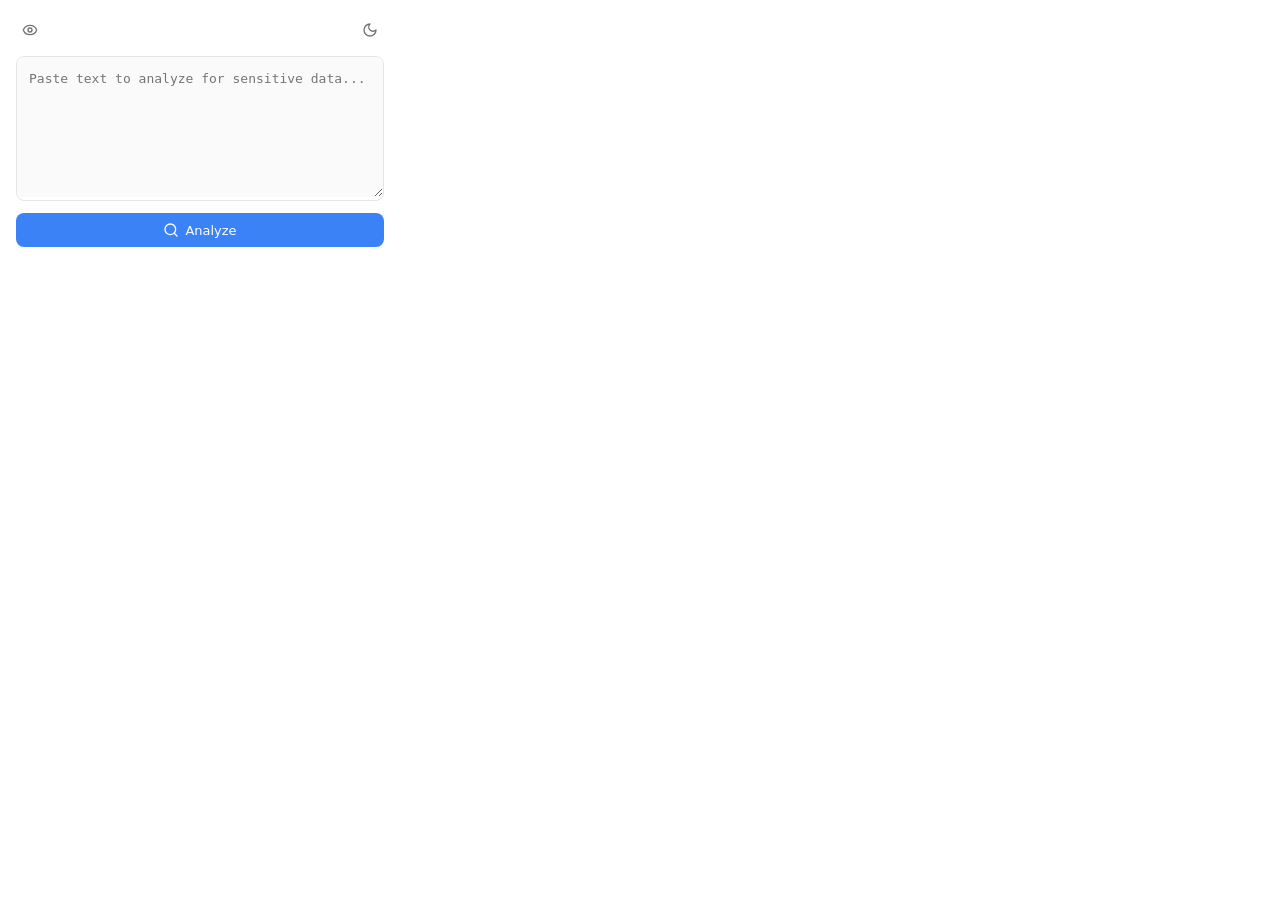
==== popup.html @ 91095016 "first commit" ====
<!DOCTYPE html>
<html>
<head>
  <meta charset="utf-8">
  <style>
    * { margin: 0; padding: 0; box-sizing: border-box; }

    :root {
      --bg: #1a1a1a;
      --bg-elevated: #262626;
      --bg-input: #2a2a2a;
      --text: #e5e5e5;
      --text-secondary: #a3a3a3;
      --border: #333;
      --danger: #ef4444;
      --success: #22c55e;
      --accent: #3b82f6;
    }

    @media (prefers-color-scheme: light) {
      :root {
        --bg: #ffffff;
        --bg-elevated: #f5f5f5;
        --bg-input: #fafafa;
        --text: #171717;
        --text-secondary: #737373;
        --border: #e5e5e5;
      }
    }

    body {
      width: 400px;
      min-height: 280px;
      background: var(--bg);
      color: var(--text);
      font-family: -apple-system, BlinkMacSystemFont, 'Segoe UI', system-ui, sans-serif;
      font-size: 13px;
      padding: 16px;
    }

    /* ── Toolbar ── */

    .toolbar {
      display: flex;
      align-items: center;
      gap: 4px;
      margin-bottom: 12px;
    }

    .toolbar-spacer { flex: 1; }

    .btn-icon {
      background: none;
      border: none;
      color: var(--text-secondary);
      cursor: pointer;
      padding: 6px;
      border-radius: 6px;
      display: flex;
      align-items: center;
      justify-content: center;
      transition: color 0.15s, background 0.15s;
    }

    .btn-icon:hover {
      color: var(--text);
      background: var(--bg-elevated);
    }

    .btn-icon.active {
      color: var(--accent);
    }

    /* ── Editor area (unified — textarea when editing, div when previewing) ── */

    .editor-wrap {
      position: relative;
      border: 1px solid var(--border);
      border-radius: 8px;
      overflow: hidden;
      transition: border-color 0.2s;
    }

    .editor-wrap:focus-within {
      border-color: var(--accent);
    }

    .editor-wrap.safe {
      border-color: var(--success);
    }

    .editor-wrap.unsafe {
      border-color: var(--danger);
    }

    #input-area {
      width: 100%;
      min-height: 140px;
      max-height: 300px;
      background: var(--bg-input);
      color: var(--text);
      border: none;
      padding: 12px;
      font-family: 'SF Mono', 'Fira Code', 'Cascadia Code', 'Consolas', monospace;
      font-size: 13px;
      line-height: 1.6;
      resize: vertical;
      outline: none;
    }

    #preview-area {
      display: none;
      width: 100%;
      min-height: 140px;
      max-height: 300px;
      overflow-y: auto;
      background: var(--bg-input);
      padding: 12px;
      font-family: 'SF Mono', 'Fira Code', 'Cascadia Code', 'Consolas', monospace;
      font-size: 13px;
      line-height: 1.6;
      white-space: pre-wrap;
      word-break: break-word;
    }

    /* ── Action buttons ── */

    .actions {
      display: flex;
      gap: 8px;
      margin-top: 12px;
    }

    .btn {
      flex: 1;
      padding: 9px 14px;
      border-radius: 8px;
      border: none;
      cursor: pointer;
      font-size: 13px;
      font-weight: 500;
      font-family: inherit;
      display: flex;
      align-items: center;
      justify-content: center;
      gap: 6px;
      transition: background 0.15s, opacity 0.15s;
    }

    .btn:hover { opacity: 0.9; }
    .btn:disabled { opacity: 0.4; cursor: not-allowed; }

    .btn-analyze {
      background: var(--accent);
      color: #fff;
    }

    .btn-redact {
      background: var(--danger);
      color: #fff;
      display: none;
    }

    /* ── Findings summary ── */

    #findings-summary {
      margin-top: 10px;
      display: none;
      font-size: 12px;
      line-height: 1.6;
      display: none;
      flex-wrap: wrap;
      gap: 4px;
      align-items: center;
    }

    .finding-tag {
      display: inline-block;
      padding: 2px 8px;
      border-radius: 4px;
      font-size: 11px;
      margin: 1px;
      font-weight: 500;
    }

    .sev-1 { background: rgba(234, 179, 8, 0.12); color: #ca8a04; }
    .sev-2 { background: rgba(249, 115, 22, 0.12); color: #ea580c; }
    .sev-3 { background: rgba(239, 68, 68, 0.12); color: #dc2626; }

    @media (prefers-color-scheme: dark) {
      .sev-1 { color: #facc15; }
      .sev-2 { color: #fb923c; }
      .sev-3 { color: #f87171; }
    }

    .safe-badge {
      color: var(--success);
      margin-top: 10px;
      font-size: 13px;
      display: none;
      align-items: center;
      gap: 6px;
    }

    /* ── PII Highlights ── */

    mark.pps-highlight {
      padding: 1px 3px;
      border-radius: 3px;
      cursor: help;
    }

    mark.pps-severity-1 { background: rgba(234, 179, 8, 0.18); color: #a16207; }
    mark.pps-severity-2 { background: rgba(249, 115, 22, 0.18); color: #c2410c; }
    mark.pps-severity-3 { background: rgba(239, 68, 68, 0.18); color: #b91c1c; }

    @media (prefers-color-scheme: dark) {
      mark.pps-severity-1 { color: #facc15; }
      mark.pps-severity-2 { color: #fb923c; }
      mark.pps-severity-3 { color: #f87171; }
    }
  </style>
</head>
<body>

  <div class="toolbar">
    <button class="btn-icon" id="toggle-mode" title="Toggle edit / preview">
      <!-- Lucide eye icon -->
      <svg width="16" height="16" viewBox="0 0 24 24" fill="none" stroke="currentColor" stroke-width="2" stroke-linecap="round" stroke-linejoin="round"><path d="M2.062 12.348a1 1 0 0 1 0-.696 10.75 10.75 0 0 1 19.876 0 1 1 0 0 1 0 .696 10.75 10.75 0 0 1-19.876 0"/><circle cx="12" cy="12" r="3"/></svg>
    </button>
    <div class="toolbar-spacer"></div>
    <button class="btn-icon" id="toggle-theme" title="Toggle light/dark mode">
      <!-- Lucide sun icon (shown in dark mode) -->
      <svg id="icon-sun" width="16" height="16" viewBox="0 0 24 24" fill="none" stroke="currentColor" stroke-width="2" stroke-linecap="round" stroke-linejoin="round" style="display:none;"><circle cx="12" cy="12" r="4"/><path d="M12 2v2"/><path d="M12 20v2"/><path d="m4.93 4.93 1.41 1.41"/><path d="m17.66 17.66 1.41 1.41"/><path d="M2 12h2"/><path d="M20 12h2"/><path d="m6.34 17.66-1.41 1.41"/><path d="m19.07 4.93-1.41 1.41"/></svg>
      <!-- Lucide moon icon (shown in light mode) -->
      <svg id="icon-moon" width="16" height="16" viewBox="0 0 24 24" fill="none" stroke="currentColor" stroke-width="2" stroke-linecap="round" stroke-linejoin="round" style="display:none;"><path d="M12 3a6 6 0 0 0 9 9 9 9 0 1 1-9-9Z"/></svg>
    </button>
  </div>

  <div class="editor-wrap" id="editor-wrap">
    <textarea id="input-area" placeholder="Paste text to analyze for sensitive data..."></textarea>
    <div id="preview-area"></div>
  </div>

  <div class="actions">
    <button class="btn btn-analyze" id="analyze-btn">
      <!-- Lucide search icon -->
      <svg width="16" height="16" viewBox="0 0 24 24" fill="none" stroke="currentColor" stroke-width="2" stroke-linecap="round" stroke-linejoin="round"><circle cx="11" cy="11" r="8"/><path d="m21 21-4.3-4.3"/></svg>
      Analyze
    </button>
    <button class="btn btn-redact" id="redact-btn">
      <!-- Lucide eraser icon -->
      <svg width="16" height="16" viewBox="0 0 24 24" fill="none" stroke="currentColor" stroke-width="2" stroke-linecap="round" stroke-linejoin="round"><path d="m7 21-4.3-4.3c-1-1-1-2.5 0-3.4l9.6-9.6c1-1 2.5-1 3.4 0l5.6 5.6c1 1 1 2.5 0 3.4L13 21"/><path d="M22 21H7"/><path d="m5 11 9 9"/></svg>
      Redact All
    </button>
  </div>

  <div class="safe-badge" id="safe-badge">
    <!-- Lucide shield-check icon -->
    <svg width="16" height="16" viewBox="0 0 24 24" fill="none" stroke="currentColor" stroke-width="2" stroke-linecap="round" stroke-linejoin="round"><path d="M20 13c0 5-3.5 7.5-7.66 8.95a1 1 0 0 1-.67-.01C7.5 20.5 4 18 4 13V6a1 1 0 0 1 1-1c2 0 4.5-1.2 6.24-2.72a1.17 1.17 0 0 1 1.52 0C14.51 3.81 17 5 19 5a1 1 0 0 1 1 1z"/><path d="m9 12 2 2 4-4"/></svg>
    No sensitive data detected.
  </div>
  <div id="findings-summary"></div>

  <script src="detector.js"></script>
  <script src="popup.js"></script>
</body>
</html>
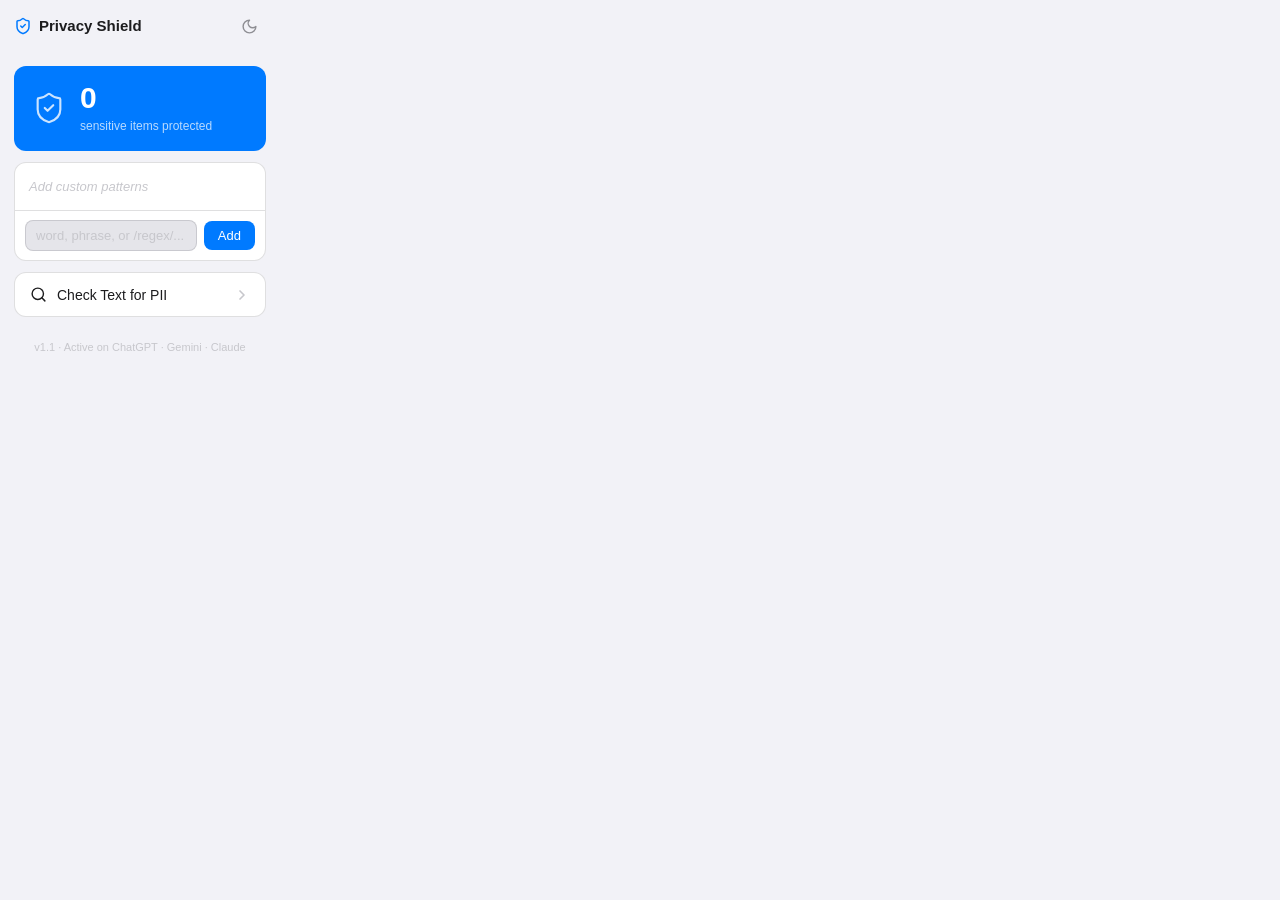
==== commit 5a5ff978: "first commit" ====
--- a/popup.html
+++ b/popup.html
@@ -1,268 +1,860 @@
 <!DOCTYPE html>
-<html>
+<html lang="en">
+
 <head>
   <meta charset="utf-8">
   <style>
-    * { margin: 0; padding: 0; box-sizing: border-box; }
-
+    *,
+    *::before,
+    *::after {
+      box-sizing: border-box;
+      margin: 0;
+      padding: 0;
+    }
+
+    /* ── Design tokens ── */
     :root {
-      --bg: #1a1a1a;
-      --bg-elevated: #262626;
-      --bg-input: #2a2a2a;
-      --text: #e5e5e5;
-      --text-secondary: #a3a3a3;
-      --border: #333;
-      --danger: #ef4444;
-      --success: #22c55e;
-      --accent: #3b82f6;
-    }
-
-    @media (prefers-color-scheme: light) {
-      :root {
-        --bg: #ffffff;
-        --bg-elevated: #f5f5f5;
-        --bg-input: #fafafa;
-        --text: #171717;
-        --text-secondary: #737373;
-        --border: #e5e5e5;
-      }
-    }
-
+      --bg: #f2f2f7;
+      --surface: #ffffff;
+      --surf2: #e5e5ea;
+      --text: #1c1c1e;
+      --text2: #8e8e93;
+      --text3: #c7c7cc;
+      --sep: rgba(60, 60, 67, 0.16);
+      --accent: #007aff;
+      --danger: #ff3b30;
+      --success: #34c759;
+      --warning: #ff9500;
+      --custom: #9c59d1;
+      --sh: 0 2px 8px rgba(0, 0, 0, 0.06), 0 1px 2px rgba(0, 0, 0, 0.04);
+      --sh-md: 0 6px 24px rgba(0, 0, 0, 0.08), 0 1px 6px rgba(0, 0, 0, 0.04);
+      --r: 12px;
+      --r-sm: 8px;
+      --r-pill: 20px;
+    }
+
+    html.dark {
+      --bg: #1c1c1e;
+      --surface: #2c2c2e;
+      --surf2: #3a3a3c;
+      --text: #f2f2f7;
+      --text2: #8e8e93;
+      --text3: #48484a;
+      --sep: rgba(84, 84, 88, 0.55);
+      --accent: #0a84ff;
+      --danger: #ff453a;
+      --success: #30d158;
+      --warning: #ff9f0a;
+      --custom: #bf87ff;
+      --sh: 0 2px 8px rgba(0, 0, 0, 0.3), 0 1px 2px rgba(0, 0, 0, 0.2);
+      --sh-md: 0 6px 24px rgba(0, 0, 0, 0.4), 0 1px 6px rgba(0, 0, 0, 0.3);
+    }
+
+    html,
     body {
-      width: 400px;
-      min-height: 280px;
+      width: 280px;
       background: var(--bg);
       color: var(--text);
-      font-family: -apple-system, BlinkMacSystemFont, 'Segoe UI', system-ui, sans-serif;
-      font-size: 13px;
-      padding: 16px;
+      font-family: -apple-system, 'SF Pro Text', 'Helvetica Neue', Arial, sans-serif;
+      font-size: 14px;
+      line-height: 1.5;
+      -webkit-font-smoothing: antialiased;
     }
 
     /* ── Toolbar ── */
-
     .toolbar {
       display: flex;
       align-items: center;
-      gap: 4px;
-      margin-bottom: 12px;
-    }
-
-    .toolbar-spacer { flex: 1; }
-
-    .btn-icon {
+      height: 52px;
+      padding: 0 14px;
+      /* background: var(--surface); */
+      /* border-bottom: 1px solid var(--sep); */
+      /* box-shadow: var(--sh); */
+      position: sticky;
+      top: 0;
+      z-index: 10;
+    }
+
+    .brand {
+      display: flex;
+      align-items: center;
+      gap: 7px;
+      font-weight: 600;
+      font-size: 15px;
+      color: var(--text);
+      flex: 1;
+    }
+
+    .brand-icon {
+      color: var(--accent);
+      flex-shrink: 0;
+    }
+
+    .icon-btn {
       background: none;
       border: none;
-      color: var(--text-secondary);
+      color: var(--text2);
       cursor: pointer;
-      padding: 6px;
-      border-radius: 6px;
+      width: 34px;
+      height: 34px;
+      border-radius: 50%;
       display: flex;
       align-items: center;
       justify-content: center;
-      transition: color 0.15s, background 0.15s;
-    }
-
-    .btn-icon:hover {
+      transition: background 0.15s, color 0.15s;
+      flex-shrink: 0;
+    }
+
+    .icon-btn:hover {
+      background: var(--surf2);
       color: var(--text);
-      background: var(--bg-elevated);
-    }
-
-    .btn-icon.active {
+    }
+
+    .back-btn {
+      display: flex;
+      align-items: center;
+      gap: 3px;
+      background: none;
+      border: none;
       color: var(--accent);
-    }
-
-    /* ── Editor area (unified — textarea when editing, div when previewing) ── */
-
+      font-size: 14px;
+      font-weight: 500;
+      cursor: pointer;
+      padding: 4px 0;
+      font-family: inherit;
+      flex-shrink: 0;
+    }
+
+    .back-btn:hover {
+      opacity: 0.7;
+    }
+
+    .toolbar-title {
+      flex: 1;
+      text-align: center;
+      font-weight: 600;
+      font-size: 15px;
+    }
+
+    .toolbar-spacer {
+      width: 60px;
+      flex-shrink: 0;
+    }
+
+    /* ── Panel content ── */
+    .panel-content {
+      padding: 14px;
+      display: flex;
+      flex-direction: column;
+      gap: 11px;
+    }
+
+    /* ── Stats card ── */
+    .stats-card {
+      background: var(--accent);
+      border-radius: var(--r);
+      padding: 16px 18px;
+      display: flex;
+      align-items: center;
+      gap: 14px;
+      /* box-shadow: 0 3px 14px rgba(0, 122, 255, 0.3); */
+    }
+
+    html.dark .stats-card {
+      box-shadow: 0 3px 14px rgba(10, 132, 255, 0.35);
+    }
+
+    .stats-icon {
+      color: rgba(255, 255, 255, 0.8);
+      flex-shrink: 0;
+    }
+
+    .stats-body {
+      flex: 1;
+      min-width: 0;
+    }
+
+    .stats-number {
+      font-size: 30px;
+      font-weight: 700;
+      color: #fff;
+      line-height: 1.05;
+      letter-spacing: -0.5px;
+    }
+
+    .stats-label {
+      font-size: 12px;
+      color: rgba(255, 255, 255, 0.72);
+      margin-top: 3px;
+    }
+
+    /* ── CTA button ── */
+    .btn-cta {
+      display: flex;
+      align-items: center;
+      gap: 10px;
+      background: var(--surface);
+      border: 1px solid var(--sep);
+      border-radius: var(--r);
+      padding: 13px 15px;
+      cursor: pointer;
+      font-family: inherit;
+      font-size: 14px;
+      font-weight: 500;
+      color: var(--text);
+      width: 100%;
+      /* box-shadow: var(--sh); */
+      transition: background 0.15s;
+      text-align: left;
+    }
+
+    .btn-cta:hover {
+      background: var(--surf2);
+    }
+
+    .btn-cta .cta-label {
+      flex: 1;
+    }
+
+    .btn-cta .cta-left {
+      /* color: var(--accent); */
+      flex-shrink: 0;
+    }
+
+    .btn-cta .cta-right {
+      color: var(--text3);
+      flex-shrink: 0;
+    }
+
+    /* ── Section card ── */
+    .section {
+      background: var(--surface);
+      border-radius: var(--r);
+      border: 1px solid var(--sep);
+      /* box-shadow: var(--sh); */
+      overflow: hidden;
+    }
+
+    .section-header {
+      padding: 10px 14px 8px;
+      border-bottom: 1px solid var(--sep);
+    }
+
+    .section-title {
+      font-size: 11px;
+      font-weight: 600;
+      text-transform: uppercase;
+      letter-spacing: 0.07em;
+      color: var(--text2);
+    }
+
+    /* ── Pattern list ── */
+    .pattern-list {
+      max-height: 168px;
+      overflow-y: auto;
+    }
+
+    .pattern-list::-webkit-scrollbar {
+      width: 4px;
+    }
+
+    .pattern-list::-webkit-scrollbar-thumb {
+      background: var(--sep);
+      border-radius: 2px;
+    }
+
+    .pattern-empty {
+      padding: 14px 14px;
+      font-size: 13px;
+      color: var(--text3);
+      font-style: italic;
+    }
+
+    .pattern-item {
+      display: flex;
+      align-items: center;
+      padding: 9px 14px;
+      border-bottom: 1px solid var(--sep);
+      gap: 9px;
+    }
+
+    .pattern-item:last-child {
+      border-bottom: none;
+    }
+
+    .pattern-dot {
+      width: 6px;
+      height: 6px;
+      border-radius: 50%;
+      background: var(--custom);
+      flex-shrink: 0;
+    }
+
+    .pattern-text {
+      flex: 1;
+      font-size: 13px;
+      color: var(--text);
+      font-family: 'SF Mono', 'Fira Code', 'Cascadia Code', 'Consolas', monospace;
+      overflow: hidden;
+      text-overflow: ellipsis;
+      white-space: nowrap;
+    }
+
+    .pattern-remove {
+      background: none;
+      border: none;
+      color: var(--danger);
+      cursor: pointer;
+      padding: 2px;
+      display: flex;
+      align-items: center;
+      opacity: 0.5;
+      transition: opacity 0.15s;
+      flex-shrink: 0;
+    }
+
+    .pattern-remove:hover {
+      opacity: 1;
+    }
+
+    .pattern-add {
+      display: flex;
+      align-items: center;
+      gap: 7px;
+      padding: 9px 10px;
+      border-top: 1px solid var(--sep);
+    }
+
+    .pattern-input {
+      flex: 1;
+      background: var(--surf2);
+      border: 1px solid var(--sep);
+      border-radius: var(--r-sm);
+      padding: 7px 10px;
+      font-size: 13px;
+      color: var(--text);
+      font-family: 'SF Mono', 'Fira Code', 'Cascadia Code', 'Consolas', monospace;
+      outline: none;
+      transition: border-color 0.15s;
+      min-width: 0;
+    }
+
+    .pattern-input:focus {
+      border-color: var(--accent);
+    }
+
+    .pattern-input::placeholder {
+      color: var(--text3);
+      font-family: -apple-system, sans-serif;
+    }
+
+    .btn-add {
+      background: var(--accent);
+      color: #fff;
+      border: none;
+      border-radius: var(--r-sm);
+      padding: 7px 14px;
+      font-size: 13px;
+      font-weight: 500;
+      cursor: pointer;
+      font-family: inherit;
+      transition: opacity 0.15s;
+      flex-shrink: 0;
+    }
+
+    .btn-add:hover {
+      opacity: 0.85;
+    }
+
+    .btn-add:disabled {
+      opacity: 0.4;
+      cursor: default;
+    }
+
+    /* ── Footer ── */
+    .panel-footer {
+      padding: 8px 14px 14px;
+      text-align: center;
+      font-size: 11px;
+      color: var(--text3);
+    }
+
+    /* ══════════════════════════════════════════
+       CHECKER PANEL
+    ══════════════════════════════════════════ */
+
+    .checker-content {
+      padding: 13px;
+      display: flex;
+      flex-direction: column;
+      gap: 10px;
+    }
+
+    /* Editor */
     .editor-wrap {
-      position: relative;
-      border: 1px solid var(--border);
-      border-radius: 8px;
+      border: 1.5px solid var(--sep);
+      border-radius: var(--r);
       overflow: hidden;
-      transition: border-color 0.2s;
-    }
-
-    .editor-wrap:focus-within {
-      border-color: var(--accent);
-    }
-
-    .editor-wrap.safe {
+      transition: border-color 0.25s;
+      background: var(--surface);
+      /* box-shadow: var(--sh); */
+      display: flex;
+      flex-direction: column;
+    }
+
+    .editor-wrap.is-safe {
       border-color: var(--success);
     }
 
-    .editor-wrap.unsafe {
+    .editor-wrap.is-unsafe {
       border-color: var(--danger);
     }
 
-    #input-area {
+    #check-textarea {
+      min-height: 196px;
+      background: transparent;
+      border: none;
+      outline: none;
+      padding: 13px 14px;
+      font-size: 13px;
+      line-height: 1.7;
+      color: var(--text);
+      font-family: -apple-system, sans-serif;
+      resize: none;
       width: 100%;
-      min-height: 140px;
-      max-height: 300px;
-      background: var(--bg-input);
+    }
+
+    #check-textarea::placeholder {
+      color: var(--text3);
+    }
+
+    #check-preview {
+      min-height: 196px;
+      padding: 13px 14px;
+      font-size: 13px;
+      line-height: 1.7;
       color: var(--text);
-      border: none;
-      padding: 12px;
-      font-family: 'SF Mono', 'Fira Code', 'Cascadia Code', 'Consolas', monospace;
-      font-size: 13px;
-      line-height: 1.6;
-      resize: vertical;
-      outline: none;
-    }
-
-    #preview-area {
-      display: none;
-      width: 100%;
-      min-height: 140px;
-      max-height: 300px;
-      overflow-y: auto;
-      background: var(--bg-input);
-      padding: 12px;
-      font-family: 'SF Mono', 'Fira Code', 'Cascadia Code', 'Consolas', monospace;
-      font-size: 13px;
-      line-height: 1.6;
+      font-family: -apple-system, sans-serif;
       white-space: pre-wrap;
       word-break: break-word;
-    }
-
-    /* ── Action buttons ── */
-
-    .actions {
+      overflow-y: auto;
+      cursor: text;
+    }
+
+    /* Scan stage indicator */
+    .scan-stage {
+      display: flex;
+      align-items: center;
+      gap: 9px;
+      padding: 10px 13px;
+      background: var(--surface);
+      border: 1px solid var(--sep);
+      border-radius: var(--r-sm);
+      font-size: 12.5px;
+      color: var(--text2);
+    }
+
+    .stage-spinner {
+      width: 13px;
+      height: 13px;
+      border: 2px solid var(--sep);
+      border-top-color: var(--accent);
+      border-radius: 50%;
+      animation: spin 0.65s linear infinite;
+      flex-shrink: 0;
+    }
+
+    @keyframes spin {
+      to {
+        transform: rotate(360deg);
+      }
+    }
+
+    /* Summary tags */
+    .check-summary {
+      display: flex;
+      flex-wrap: wrap;
+      gap: 5px;
+    }
+
+    .stag {
+      display: inline-flex;
+      align-items: center;
+      gap: 4px;
+      padding: 3px 10px;
+      border-radius: var(--r-pill);
+      font-size: 11.5px;
+      font-weight: 500;
+    }
+
+    .stag-1 {
+      background: rgba(255, 159, 10, 0.12);
+      color: var(--warning);
+    }
+
+    .stag-2 {
+      background: rgba(255, 149, 0, 0.15);
+      color: #c06200;
+    }
+
+    .stag-3 {
+      background: rgba(255, 59, 48, 0.12);
+      color: var(--danger);
+    }
+
+    .stag-custom {
+      background: rgba(156, 89, 209, 0.12);
+      color: var(--custom);
+    }
+
+    .stag-safe {
+      background: rgba(52, 199, 89, 0.12);
+      color: var(--success);
+    }
+
+    html.dark .stag-2 {
+      color: #ff8c00;
+    }
+
+    /* Checker actions */
+    .checker-actions {
+      padding: 0 13px 13px;
       display: flex;
       gap: 8px;
-      margin-top: 12px;
-    }
-
-    .btn {
+    }
+
+    .btn-primary {
       flex: 1;
-      padding: 9px 14px;
-      border-radius: 8px;
-      border: none;
-      cursor: pointer;
-      font-size: 13px;
-      font-weight: 500;
-      font-family: inherit;
-      display: flex;
-      align-items: center;
-      justify-content: center;
-      gap: 6px;
-      transition: background 0.15s, opacity 0.15s;
-    }
-
-    .btn:hover { opacity: 0.9; }
-    .btn:disabled { opacity: 0.4; cursor: not-allowed; }
-
-    .btn-analyze {
       background: var(--accent);
       color: #fff;
-    }
-
-    .btn-redact {
-      background: var(--danger);
+      border: none;
+      border-radius: 10px;
+      padding: 11px 18px;
+      font-size: 14px;
+      font-weight: 500;
+      cursor: pointer;
+      font-family: inherit;
+      display: flex;
+      align-items: center;
+      justify-content: center;
+      gap: 7px;
+      transition: opacity 0.15s;
+    }
+
+    .btn-primary:hover {
+      opacity: 0.86;
+    }
+
+    .btn-primary:disabled {
+      opacity: 0.45;
+      cursor: default;
+    }
+
+    .btn-danger-out {
+      background: transparent;
+      color: var(--danger);
+      border: 1.5px solid rgba(255, 59, 48, 0.35);
+      border-radius: 10px;
+      padding: 11px 18px;
+      font-size: 14px;
+      font-weight: 500;
+      cursor: pointer;
+      font-family: inherit;
+      display: flex;
+      align-items: center;
+      justify-content: center;
+      gap: 7px;
+      transition: background 0.15s;
+    }
+
+    .btn-danger-out:hover {
+      background: rgba(255, 59, 48, 0.06);
+    }
+
+    .btn-success {
+      flex: 1;
+      background: var(--success);
       color: #fff;
-      display: none;
-    }
-
-    /* ── Findings summary ── */
-
-    #findings-summary {
-      margin-top: 10px;
-      display: none;
-      font-size: 12px;
-      line-height: 1.6;
-      display: none;
-      flex-wrap: wrap;
-      gap: 4px;
-      align-items: center;
-    }
-
-    .finding-tag {
-      display: inline-block;
-      padding: 2px 8px;
+      border: none;
+      border-radius: 10px;
+      padding: 11px 18px;
+      font-size: 14px;
+      font-weight: 500;
+      cursor: pointer;
+      font-family: inherit;
+      display: flex;
+      align-items: center;
+      justify-content: center;
+      gap: 7px;
+    }
+
+    /* PII highlights */
+    mark.pps-highlight {
+      padding: 2px 4px;
       border-radius: 4px;
-      font-size: 11px;
-      margin: 1px;
+      cursor: help;
+      font-style: normal;
+    }
+
+    mark.pps-severity-1 {
+      background: rgba(255, 159, 10, 0.18);
+      color: #b86000;
+    }
+
+    mark.pps-severity-2 {
+      background: rgba(255, 149, 0, 0.18);
+      color: #c06200;
+    }
+
+    mark.pps-severity-3 {
+      background: rgba(255, 59, 48, 0.18);
+      color: #c0392b;
+    }
+
+    mark.pps-custom {
+      background: rgba(156, 89, 209, 0.14);
+      color: var(--custom);
+    }
+
+    html.dark mark.pps-severity-1 {
+      color: #ff9f0a;
+      background: rgba(255, 159, 10, 0.18);
+    }
+
+    html.dark mark.pps-severity-2 {
+      color: #ff8c00;
+      background: rgba(255, 149, 0, 0.18);
+    }
+
+    html.dark mark.pps-severity-3 {
+      color: #ff453a;
+      background: rgba(255, 69, 58, 0.2);
+    }
+
+    html.dark mark.pps-custom {
+      color: #bf87ff;
+      background: rgba(191, 135, 255, 0.16);
+    }
+
+    mark.pps-redacted {
+      background: rgba(0, 122, 255, 0.13);
+      color: var(--accent);
       font-weight: 500;
     }
 
-    .sev-1 { background: rgba(234, 179, 8, 0.12); color: #ca8a04; }
-    .sev-2 { background: rgba(249, 115, 22, 0.12); color: #ea580c; }
-    .sev-3 { background: rgba(239, 68, 68, 0.12); color: #dc2626; }
-
-    @media (prefers-color-scheme: dark) {
-      .sev-1 { color: #facc15; }
-      .sev-2 { color: #fb923c; }
-      .sev-3 { color: #f87171; }
-    }
-
-    .safe-badge {
-      color: var(--success);
-      margin-top: 10px;
-      font-size: 13px;
-      display: none;
-      align-items: center;
-      gap: 6px;
-    }
-
-    /* ── PII Highlights ── */
-
-    mark.pps-highlight {
-      padding: 1px 3px;
-      border-radius: 3px;
-      cursor: help;
-    }
-
-    mark.pps-severity-1 { background: rgba(234, 179, 8, 0.18); color: #a16207; }
-    mark.pps-severity-2 { background: rgba(249, 115, 22, 0.18); color: #c2410c; }
-    mark.pps-severity-3 { background: rgba(239, 68, 68, 0.18); color: #b91c1c; }
-
-    @media (prefers-color-scheme: dark) {
-      mark.pps-severity-1 { color: #facc15; }
-      mark.pps-severity-2 { color: #fb923c; }
-      mark.pps-severity-3 { color: #f87171; }
+    html.dark mark.pps-redacted {
+      background: rgba(10, 132, 255, 0.15);
+      color: var(--accent);
+    }
+
+    mark.pps-redacted-fresh {
+      animation: redact-pop 0.5s ease-out;
+    }
+
+    @keyframes redact-pop {
+      0% {
+        background: rgba(0, 122, 255, 0.4);
+        transform: scale(1.06);
+      }
+
+      100% {
+        background: rgba(0, 122, 255, 0.13);
+        transform: scale(1);
+      }
+    }
+
+    /* Redact animation */
+    .btn-redacting {
+      position: relative;
+      overflow: hidden;
+      pointer-events: none;
+    }
+
+    .btn-redacting svg {
+      animation: brush-sweep 0.8s ease-in-out infinite;
+    }
+
+    @keyframes brush-sweep {
+
+      0%,
+      100% {
+        transform: rotate(0);
+      }
+
+      25% {
+        transform: rotate(-18deg) translateX(-2px);
+      }
+
+      75% {
+        transform: rotate(18deg) translateX(2px);
+      }
+    }
+
+    .btn-redacting::after {
+      content: '';
+      position: absolute;
+      inset: 0;
+      background: linear-gradient(90deg, transparent, rgba(255, 255, 255, 0.18), transparent);
+      animation: shimmer 1.2s ease-in-out infinite;
+    }
+
+    @keyframes shimmer {
+      from {
+        transform: translateX(-100%);
+      }
+
+      to {
+        transform: translateX(100%);
+      }
     }
   </style>
 </head>
+
 <body>
 
-  <div class="toolbar">
-    <button class="btn-icon" id="toggle-mode" title="Toggle edit / preview">
-      <!-- Lucide eye icon -->
-      <svg width="16" height="16" viewBox="0 0 24 24" fill="none" stroke="currentColor" stroke-width="2" stroke-linecap="round" stroke-linejoin="round"><path d="M2.062 12.348a1 1 0 0 1 0-.696 10.75 10.75 0 0 1 19.876 0 1 1 0 0 1 0 .696 10.75 10.75 0 0 1-19.876 0"/><circle cx="12" cy="12" r="3"/></svg>
-    </button>
-    <div class="toolbar-spacer"></div>
-    <button class="btn-icon" id="toggle-theme" title="Toggle light/dark mode">
-      <!-- Lucide sun icon (shown in dark mode) -->
-      <svg id="icon-sun" width="16" height="16" viewBox="0 0 24 24" fill="none" stroke="currentColor" stroke-width="2" stroke-linecap="round" stroke-linejoin="round" style="display:none;"><circle cx="12" cy="12" r="4"/><path d="M12 2v2"/><path d="M12 20v2"/><path d="m4.93 4.93 1.41 1.41"/><path d="m17.66 17.66 1.41 1.41"/><path d="M2 12h2"/><path d="M20 12h2"/><path d="m6.34 17.66-1.41 1.41"/><path d="m19.07 4.93-1.41 1.41"/></svg>
-      <!-- Lucide moon icon (shown in light mode) -->
-      <svg id="icon-moon" width="16" height="16" viewBox="0 0 24 24" fill="none" stroke="currentColor" stroke-width="2" stroke-linecap="round" stroke-linejoin="round" style="display:none;"><path d="M12 3a6 6 0 0 0 9 9 9 9 0 1 1-9-9Z"/></svg>
-    </button>
+  <!-- ═══════════════════════════════════════════
+     PANEL: MAIN
+═══════════════════════════════════════════ -->
+  <div id="panel-main">
+    <div class="toolbar">
+      <div class="brand">
+        <svg class="brand-icon" width="18" height="18" viewBox="0 0 24 24" fill="none" stroke="currentColor"
+          stroke-width="2" stroke-linecap="round" stroke-linejoin="round">
+          <path
+            d="M20 13c0 5-3.5 7.5-7.66 8.95a1 1 0 0 1-.67-.01C7.5 20.5 4 18 4 13V6a1 1 0 0 1 1-1c2 0 4.5-1.2 6.24-2.72a1.17 1.17 0 0 1 1.52 0C14.51 3.81 17 5 19 5a1 1 0 0 1 1 1z" />
+          <path d="m9 12 2 2 4-4" />
+        </svg>
+        Privacy Shield
+      </div>
+      <button class="icon-btn" id="btn-theme" title="Toggle theme" aria-label="Toggle theme">
+        <svg id="icon-sun" width="17" height="17" viewBox="0 0 24 24" fill="none" stroke="currentColor" stroke-width="2"
+          stroke-linecap="round" stroke-linejoin="round" style="display:none">
+          <circle cx="12" cy="12" r="4" />
+          <path d="M12 2v2" />
+          <path d="M12 20v2" />
+          <path d="m4.93 4.93 1.41 1.41" />
+          <path d="m17.66 17.66 1.41 1.41" />
+          <path d="M2 12h2" />
+          <path d="M20 12h2" />
+          <path d="m6.34 17.66-1.41 1.41" />
+          <path d="m19.07 4.93-1.41 1.41" />
+        </svg>
+        <svg id="icon-moon" width="17" height="17" viewBox="0 0 24 24" fill="none" stroke="currentColor"
+          stroke-width="2" stroke-linecap="round" stroke-linejoin="round">
+          <path d="M12 3a6 6 0 0 0 9 9 9 9 0 1 1-9-9Z" />
+        </svg>
+      </button>
+    </div>
+
+    <div class="panel-content">
+
+      <!-- Stats card -->
+      <div class="stats-card">
+        <svg class="stats-icon" width="34" height="34" viewBox="0 0 24 24" fill="none" stroke="currentColor"
+          stroke-width="1.5" stroke-linecap="round" stroke-linejoin="round">
+          <path
+            d="M20 13c0 5-3.5 7.5-7.66 8.95a1 1 0 0 1-.67-.01C7.5 20.5 4 18 4 13V6a1 1 0 0 1 1-1c2 0 4.5-1.2 6.24-2.72a1.17 1.17 0 0 1 1.52 0C14.51 3.81 17 5 19 5a1 1 0 0 1 1 1z" />
+          <path d="m9 12 2 2 4-4" />
+        </svg>
+        <div class="stats-body">
+          <div class="stats-number" id="stat-count">0</div>
+          <div class="stats-label">sensitive items protected</div>
+        </div>
+      </div>
+
+      <!-- Custom Watch Patterns -->
+      <div class="section">
+        <!-- <div class="section-header">
+          <span class="section-title">Watch Patterns</span>
+        </div> -->
+        <div class="pattern-list" id="pattern-list">
+          <div class="pattern-empty">Add custom patterns</div>
+        </div>
+        <div class="pattern-add">
+          <input class="pattern-input" type="text" id="pattern-input" placeholder="word, phrase, or /regex/..."
+            autocomplete="off" spellcheck="false" />
+          <button class="btn-add" id="btn-add-pattern">Add</button>
+        </div>
+      </div>
+
+      <!-- Check Text CTA -->
+      <button class="btn-cta" id="btn-check-text">
+        <svg class="cta-left" width="17" height="17" viewBox="0 0 24 24" fill="none" stroke="currentColor"
+          stroke-width="2" stroke-linecap="round" stroke-linejoin="round">
+          <circle cx="11" cy="11" r="8" />
+          <path d="m21 21-4.3-4.3" />
+        </svg>
+        <span class="cta-label">Check Text for PII</span>
+        <svg class="cta-right" width="16" height="16" viewBox="0 0 24 24" fill="none" stroke="currentColor"
+          stroke-width="2.5" stroke-linecap="round" stroke-linejoin="round">
+          <path d="m9 18 6-6-6-6" />
+        </svg>
+      </button>
+
+    </div>
+
+    <div class="panel-footer">v1.1 · Active on ChatGPT · Gemini · Claude</div>
   </div>
 
-  <div class="editor-wrap" id="editor-wrap">
-    <textarea id="input-area" placeholder="Paste text to analyze for sensitive data..."></textarea>
-    <div id="preview-area"></div>
+
+  <!-- ═══════════════════════════════════════════
+     PANEL: CHECKER
+═══════════════════════════════════════════ -->
+  <div id="panel-checker" style="display:none">
+    <div class="toolbar">
+      <button class="back-btn" id="btn-back">
+        <svg width="18" height="18" viewBox="0 0 24 24" fill="none" stroke="currentColor" stroke-width="2.5"
+          stroke-linecap="round" stroke-linejoin="round">
+          <path d="m15 18-6-6 6-6" />
+        </svg>
+        Back
+      </button>
+      <span class="toolbar-title">Check Text</span>
+      <div class="toolbar-spacer"></div>
+    </div>
+
+    <div class="checker-content">
+
+      <div class="editor-wrap" id="editor-wrap">
+        <textarea id="check-textarea" placeholder="Paste or type text to scan for sensitive data..."
+          spellcheck="false"></textarea>
+        <div id="check-preview" style="display:none"></div>
+      </div>
+
+      <div class="scan-stage" id="scan-stage" style="display:none">
+        <div class="stage-spinner" id="stage-spinner"></div>
+        <span id="stage-label">Initializing...</span>
+      </div>
+
+      <div class="check-summary" id="check-summary" style="display:none"></div>
+
+    </div>
+
+    <div class="checker-actions" id="checker-actions">
+      <button class="btn-primary" id="btn-scan">
+        <svg width="15" height="15" viewBox="0 0 24 24" fill="none" stroke="currentColor" stroke-width="2"
+          stroke-linecap="round" stroke-linejoin="round">
+          <circle cx="11" cy="11" r="8" />
+          <path d="m21 21-4.3-4.3" />
+        </svg>
+        Scan
+      </button>
+      <button class="btn-danger-out" id="btn-redact" style="display:none">
+        <svg width="15" height="15" viewBox="0 0 24 24" fill="none" stroke="currentColor" stroke-width="2"
+          stroke-linecap="round" stroke-linejoin="round">
+          <path d="m14.622 17.897-10.68-2.913" />
+          <path
+            d="M18.376 2.622a1 1 0 1 1 3.002 3.002L17.36 9.643a.5.5 0 0 0 0 .707l.944.944a2.41 2.41 0 0 1 0 3.408l-.944.944a.5.5 0 0 1-.707 0L8.354 7.348a.5.5 0 0 1 0-.707l.944-.944a2.41 2.41 0 0 1 3.408 0l.944.944a.5.5 0 0 0 .707 0z" />
+          <path
+            d="M9 8c-1.804 2.71-3.97 3.46-6.583 3.948a.507.507 0 0 0-.302.819l7.32 8.883a1 1 0 0 0 1.185.204C12.735 20.405 16 16.792 16 15" />
+        </svg>
+        Redact All
+      </button>
+    </div>
   </div>
-
-  <div class="actions">
-    <button class="btn btn-analyze" id="analyze-btn">
-      <!-- Lucide search icon -->
-      <svg width="16" height="16" viewBox="0 0 24 24" fill="none" stroke="currentColor" stroke-width="2" stroke-linecap="round" stroke-linejoin="round"><circle cx="11" cy="11" r="8"/><path d="m21 21-4.3-4.3"/></svg>
-      Analyze
-    </button>
-    <button class="btn btn-redact" id="redact-btn">
-      <!-- Lucide eraser icon -->
-      <svg width="16" height="16" viewBox="0 0 24 24" fill="none" stroke="currentColor" stroke-width="2" stroke-linecap="round" stroke-linejoin="round"><path d="m7 21-4.3-4.3c-1-1-1-2.5 0-3.4l9.6-9.6c1-1 2.5-1 3.4 0l5.6 5.6c1 1 1 2.5 0 3.4L13 21"/><path d="M22 21H7"/><path d="m5 11 9 9"/></svg>
-      Redact All
-    </button>
-  </div>
-
-  <div class="safe-badge" id="safe-badge">
-    <!-- Lucide shield-check icon -->
-    <svg width="16" height="16" viewBox="0 0 24 24" fill="none" stroke="currentColor" stroke-width="2" stroke-linecap="round" stroke-linejoin="round"><path d="M20 13c0 5-3.5 7.5-7.66 8.95a1 1 0 0 1-.67-.01C7.5 20.5 4 18 4 13V6a1 1 0 0 1 1-1c2 0 4.5-1.2 6.24-2.72a1.17 1.17 0 0 1 1.52 0C14.51 3.81 17 5 19 5a1 1 0 0 1 1 1z"/><path d="m9 12 2 2 4-4"/></svg>
-    No sensitive data detected.
-  </div>
-  <div id="findings-summary"></div>
 
   <script src="detector.js"></script>
   <script src="popup.js"></script>
 </body>
-</html>
+
+</html>
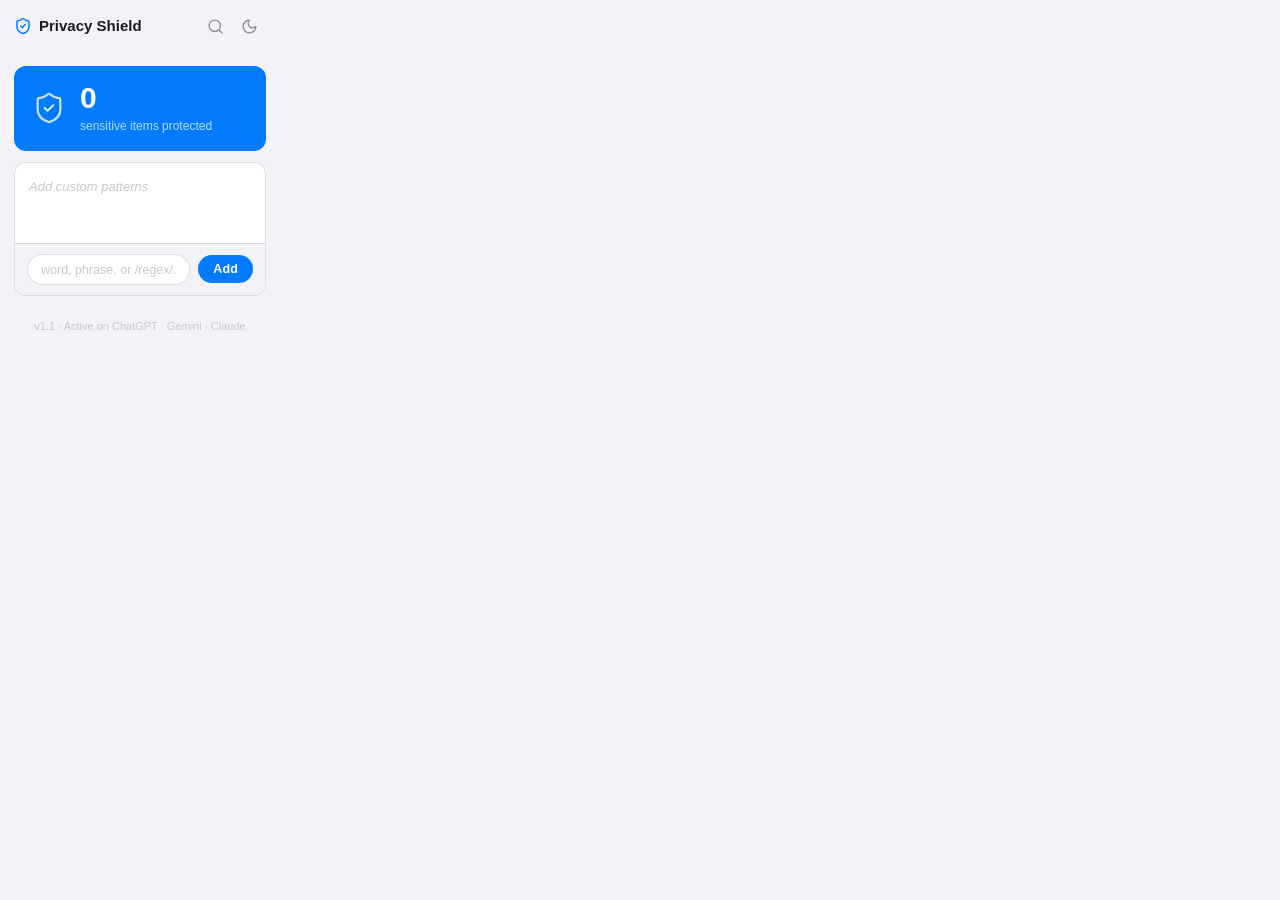
==== commit 3cb6cac1: "feat: add deepScan logic for broad pattern detection and update UI for improved text inspection work" ====
--- a/popup.html
+++ b/popup.html
@@ -188,44 +188,6 @@
       margin-top: 3px;
     }
 
-    /* ── CTA button ── */
-    .btn-cta {
-      display: flex;
-      align-items: center;
-      gap: 10px;
-      background: var(--surface);
-      border: 1px solid var(--sep);
-      border-radius: var(--r);
-      padding: 13px 15px;
-      cursor: pointer;
-      font-family: inherit;
-      font-size: 14px;
-      font-weight: 500;
-      color: var(--text);
-      width: 100%;
-      /* box-shadow: var(--sh); */
-      transition: background 0.15s;
-      text-align: left;
-    }
-
-    .btn-cta:hover {
-      background: var(--surf2);
-    }
-
-    .btn-cta .cta-label {
-      flex: 1;
-    }
-
-    .btn-cta .cta-left {
-      /* color: var(--accent); */
-      flex-shrink: 0;
-    }
-
-    .btn-cta .cta-right {
-      color: var(--text3);
-      flex-shrink: 0;
-    }
-
     /* ── Section card ── */
     .section {
       background: var(--surface);
@@ -250,12 +212,19 @@
 
     /* ── Pattern list ── */
     .pattern-list {
-      max-height: 168px;
+      min-height: 80px;
+      max-height: 300px;
       overflow-y: auto;
+      scrollbar-width: thin;
+      scrollbar-color: var(--sep) transparent;
     }
 
     .pattern-list::-webkit-scrollbar {
       width: 4px;
+    }
+
+    .pattern-list::-webkit-scrollbar-track {
+      background: transparent;
     }
 
     .pattern-list::-webkit-scrollbar-thumb {
@@ -320,22 +289,23 @@
     .pattern-add {
       display: flex;
       align-items: center;
-      gap: 7px;
-      padding: 9px 10px;
+      gap: 8px;
+      padding: 10px 12px;
       border-top: 1px solid var(--sep);
+      background: var(--bg);
     }
 
     .pattern-input {
       flex: 1;
-      background: var(--surf2);
-      border: 1px solid var(--sep);
-      border-radius: var(--r-sm);
-      padding: 7px 10px;
-      font-size: 13px;
+      background: var(--surface);
+      border: 1.5px solid var(--sep);
+      border-radius: var(--r-pill);
+      padding: 7px 13px;
+      font-size: 12.5px;
       color: var(--text);
       font-family: 'SF Mono', 'Fira Code', 'Cascadia Code', 'Consolas', monospace;
       outline: none;
-      transition: border-color 0.15s;
+      transition: border-color 0.18s;
       min-width: 0;
     }
 
@@ -352,14 +322,15 @@
       background: var(--accent);
       color: #fff;
       border: none;
-      border-radius: var(--r-sm);
-      padding: 7px 14px;
-      font-size: 13px;
-      font-weight: 500;
+      border-radius: var(--r-pill);
+      padding: 7px 15px;
+      font-size: 12.5px;
+      font-weight: 600;
       cursor: pointer;
       font-family: inherit;
       transition: opacity 0.15s;
       flex-shrink: 0;
+      letter-spacing: 0.01em;
     }
 
     .btn-add:hover {
@@ -390,55 +361,44 @@
       gap: 10px;
     }
 
-    /* Editor */
-    .editor-wrap {
+    /* Textarea */
+    #check-textarea {
+      min-height: 180px;
+      background: var(--surface);
       border: 1.5px solid var(--sep);
       border-radius: var(--r);
-      overflow: hidden;
-      transition: border-color 0.25s;
-      background: var(--surface);
-      /* box-shadow: var(--sh); */
-      display: flex;
-      flex-direction: column;
-    }
-
-    .editor-wrap.is-safe {
-      border-color: var(--success);
-    }
-
-    .editor-wrap.is-unsafe {
-      border-color: var(--danger);
-    }
-
-    #check-textarea {
-      min-height: 196px;
-      background: transparent;
-      border: none;
       outline: none;
-      padding: 13px 14px;
+      padding: 12px 13px;
       font-size: 13px;
       line-height: 1.7;
       color: var(--text);
       font-family: -apple-system, sans-serif;
       resize: none;
       width: 100%;
+      transition: border-color 0.25s;
+      scrollbar-width: thin;
+      scrollbar-color: var(--sep) transparent;
+    }
+
+    #check-textarea::-webkit-scrollbar {
+      width: 4px;
+    }
+
+    #check-textarea::-webkit-scrollbar-thumb {
+      background: var(--sep);
+      border-radius: 2px;
     }
 
     #check-textarea::placeholder {
       color: var(--text3);
     }
 
-    #check-preview {
-      min-height: 196px;
-      padding: 13px 14px;
-      font-size: 13px;
-      line-height: 1.7;
-      color: var(--text);
-      font-family: -apple-system, sans-serif;
-      white-space: pre-wrap;
-      word-break: break-word;
-      overflow-y: auto;
-      cursor: text;
+    #check-textarea.is-safe {
+      border-color: var(--success);
+    }
+
+    #check-textarea.is-unsafe {
+      border-color: var(--danger);
     }
 
     /* Scan stage indicator */
@@ -726,6 +686,13 @@
         </svg>
         Privacy Shield
       </div>
+      <button class="icon-btn" id="btn-check-text" title="Check text for PII" aria-label="Check text for PII">
+        <svg width="17" height="17" viewBox="0 0 24 24" fill="none" stroke="currentColor" stroke-width="2"
+          stroke-linecap="round" stroke-linejoin="round">
+          <circle cx="11" cy="11" r="8" />
+          <path d="m21 21-4.3-4.3" />
+        </svg>
+      </button>
       <button class="icon-btn" id="btn-theme" title="Toggle theme" aria-label="Toggle theme">
         <svg id="icon-sun" width="17" height="17" viewBox="0 0 24 24" fill="none" stroke="currentColor" stroke-width="2"
           stroke-linecap="round" stroke-linejoin="round" style="display:none">
@@ -777,20 +744,6 @@
         </div>
       </div>
 
-      <!-- Check Text CTA -->
-      <button class="btn-cta" id="btn-check-text">
-        <svg class="cta-left" width="17" height="17" viewBox="0 0 24 24" fill="none" stroke="currentColor"
-          stroke-width="2" stroke-linecap="round" stroke-linejoin="round">
-          <circle cx="11" cy="11" r="8" />
-          <path d="m21 21-4.3-4.3" />
-        </svg>
-        <span class="cta-label">Check Text for PII</span>
-        <svg class="cta-right" width="16" height="16" viewBox="0 0 24 24" fill="none" stroke="currentColor"
-          stroke-width="2.5" stroke-linecap="round" stroke-linejoin="round">
-          <path d="m9 18 6-6-6-6" />
-        </svg>
-      </button>
-
     </div>
 
     <div class="panel-footer">v1.1 · Active on ChatGPT · Gemini · Claude</div>
@@ -815,11 +768,8 @@
 
     <div class="checker-content">
 
-      <div class="editor-wrap" id="editor-wrap">
-        <textarea id="check-textarea" placeholder="Paste or type text to scan for sensitive data..."
-          spellcheck="false"></textarea>
-        <div id="check-preview" style="display:none"></div>
-      </div>
+      <textarea id="check-textarea" placeholder="Paste or type text to scan for sensitive data..."
+        spellcheck="false"></textarea>
 
       <div class="scan-stage" id="scan-stage" style="display:none">
         <div class="stage-spinner" id="stage-spinner"></div>
